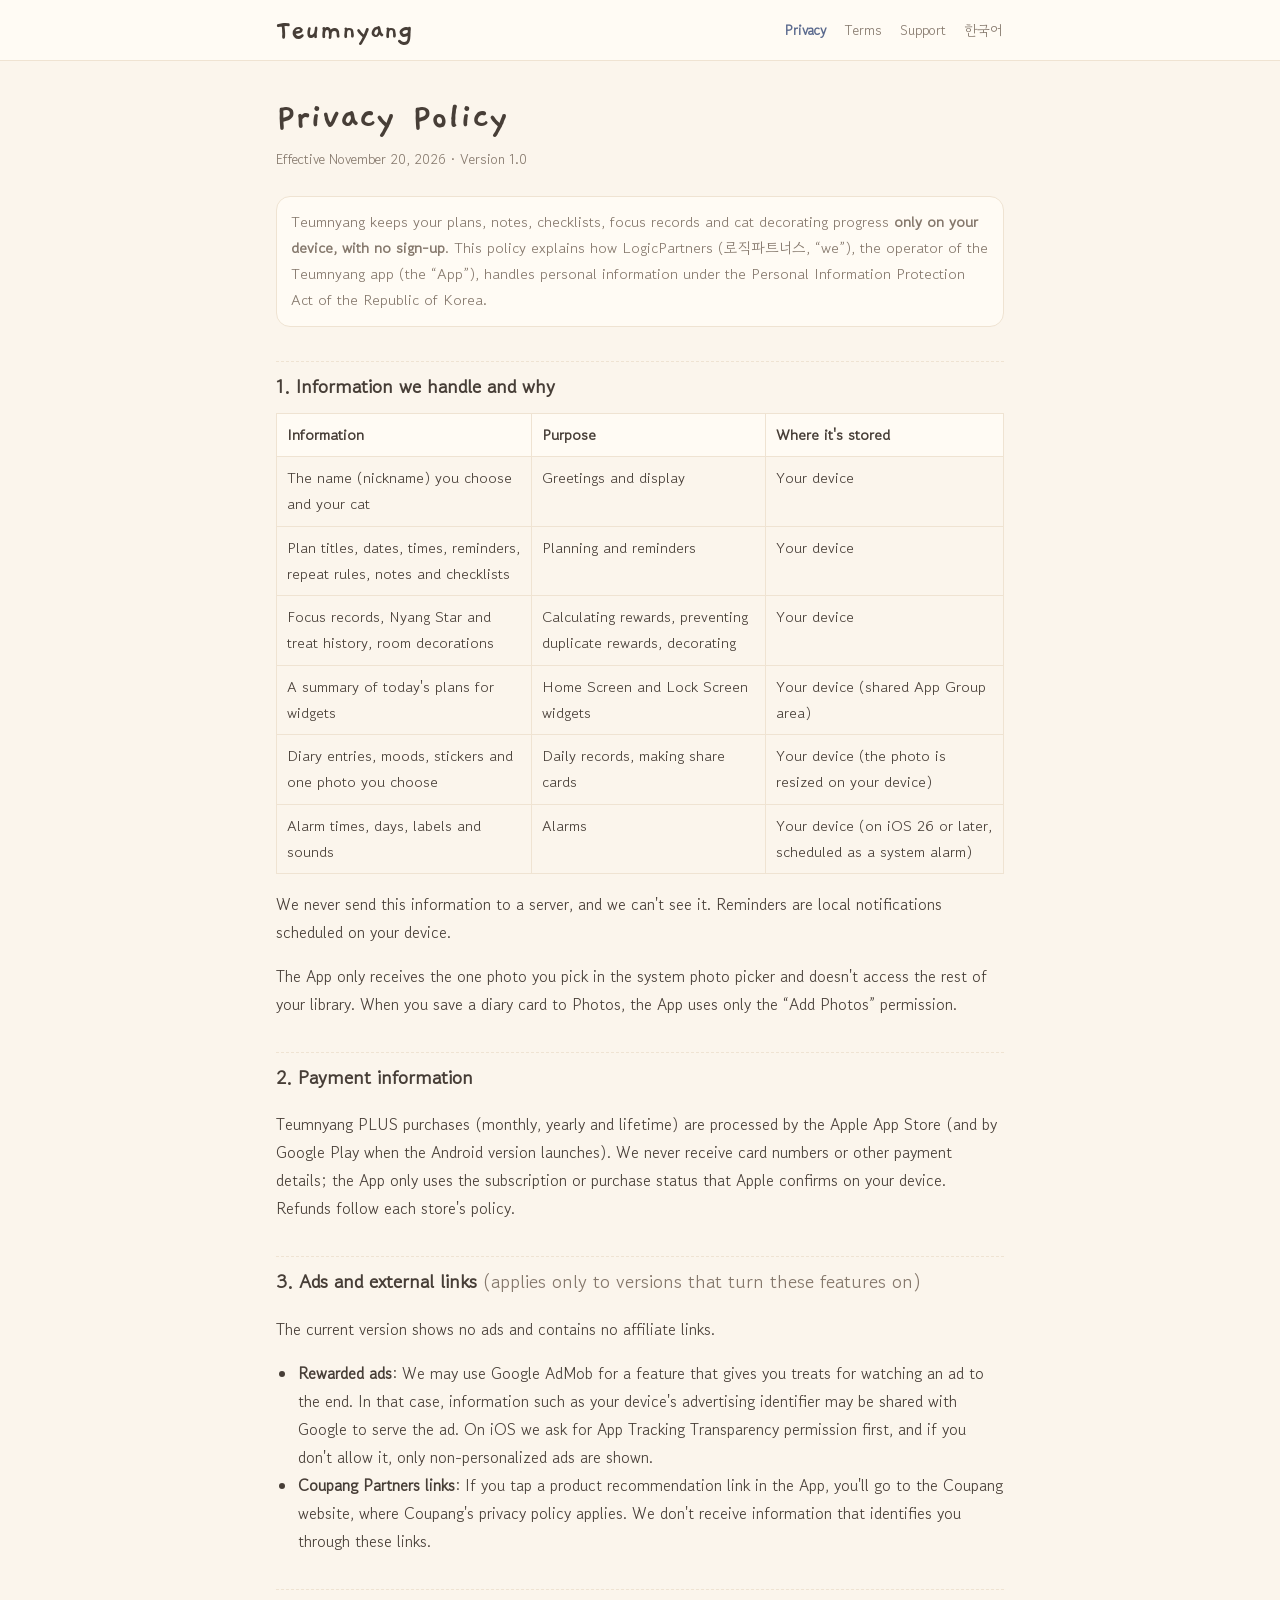
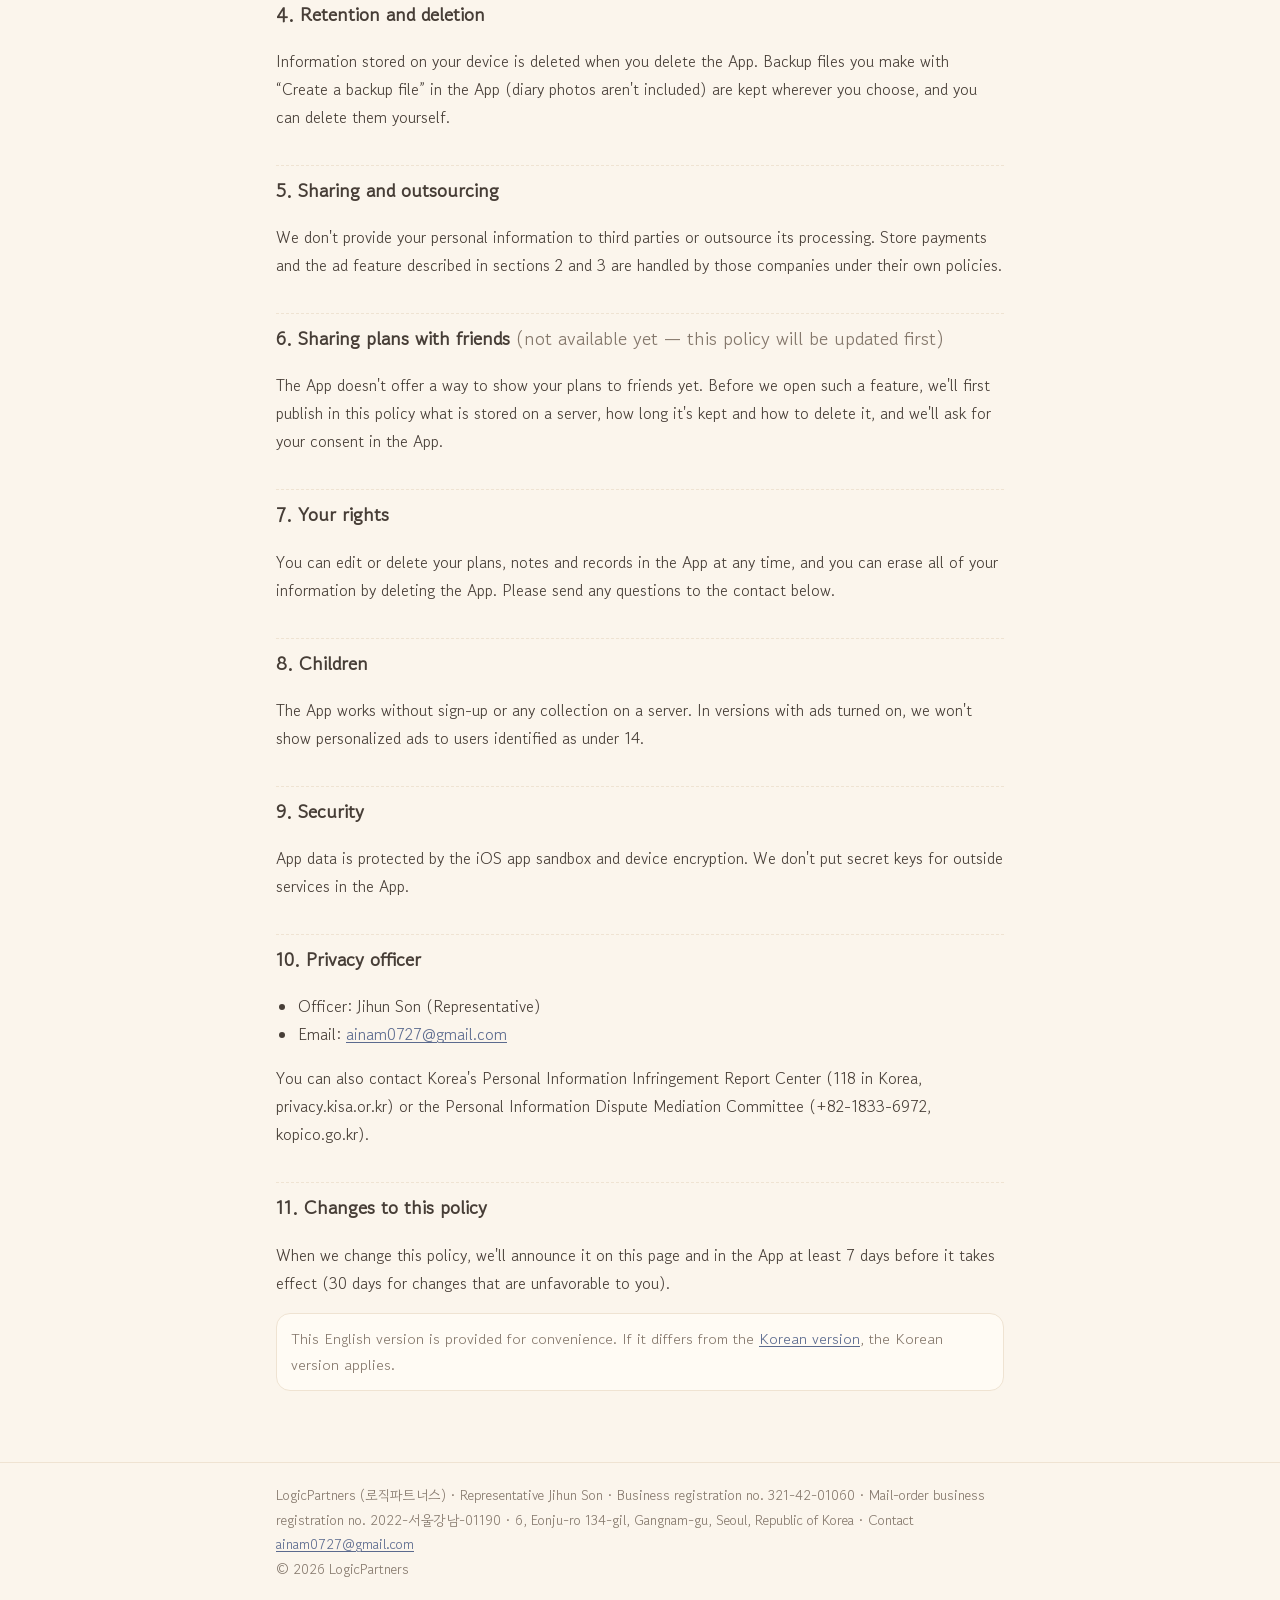
==== privacy-en.html @ 6aa2ccde "영어판 개인정보처리방침·이용약관·고객지원 추가, 한국어 문서와 홈페이지에 영어 링크 Co-Authored-By: Claude Opus 5.5 <noreply@anthropic.co" ====
<!doctype html>
<html lang="en">
<head>
<meta charset="utf-8">
<meta name="viewport" content="width=device-width, initial-scale=1">
<title>Teumnyang Privacy Policy</title>
<link rel="preconnect" href="https://fonts.googleapis.com">
<link rel="preconnect" href="https://fonts.gstatic.com" crossorigin>
<link rel="stylesheet" href="https://fonts.googleapis.com/css2?family=Gaegu:wght@400;700&family=Gowun+Dodum&display=swap">
<link rel="stylesheet" href="legal.css">
</head>
<body>
<header class="top">
  <div class="wrap">
    <a class="brand" href="index.html">Teumnyang</a>
    <nav class="legal-nav" aria-label="Documents">
      <a href="privacy-en.html" aria-current="page">Privacy</a>
      <a href="terms-en.html">Terms</a>
      <a href="support-en.html">Support</a>
      <a href="privacy.html" hreflang="ko" lang="ko">한국어</a>
    </nav>
  </div>
</header>
<main>
  <div class="wrap">
    <h1>Privacy Policy</h1>
    <p class="updated">Effective November 20, 2026 · Version 1.0</p>

    <p class="note">Teumnyang keeps your plans, notes, checklists, focus records and cat decorating progress <strong>only on your device, with no sign-up</strong>. This policy explains how LogicPartners (로직파트너스, “we”), the operator of the Teumnyang app (the “App”), handles personal information under the Personal Information Protection Act of the Republic of Korea.</p>

    <h2>1. Information we handle and why</h2>
    <table>
      <thead><tr><th>Information</th><th>Purpose</th><th>Where it's stored</th></tr></thead>
      <tbody>
        <tr><td>The name (nickname) you choose and your cat</td><td>Greetings and display</td><td>Your device</td></tr>
        <tr><td>Plan titles, dates, times, reminders, repeat rules, notes and checklists</td><td>Planning and reminders</td><td>Your device</td></tr>
        <tr><td>Focus records, Nyang Star and treat history, room decorations</td><td>Calculating rewards, preventing duplicate rewards, decorating</td><td>Your device</td></tr>
        <tr><td>A summary of today's plans for widgets</td><td>Home Screen and Lock Screen widgets</td><td>Your device (shared App Group area)</td></tr>
        <tr><td>Diary entries, moods, stickers and one photo you choose</td><td>Daily records, making share cards</td><td>Your device (the photo is resized on your device)</td></tr>
        <tr><td>Alarm times, days, labels and sounds</td><td>Alarms</td><td>Your device (on iOS 26 or later, scheduled as a system alarm)</td></tr>
      </tbody>
    </table>
    <p>We never send this information to a server, and we can't see it. Reminders are local notifications scheduled on your device.</p>
    <p>The App only receives the one photo you pick in the system photo picker and doesn't access the rest of your library. When you save a diary card to Photos, the App uses only the “Add Photos” permission.</p>

    <h2>2. Payment information</h2>
    <p>Teumnyang PLUS purchases (monthly, yearly and lifetime) are processed by the Apple App Store (and by Google Play when the Android version launches). We never receive card numbers or other payment details; the App only uses the subscription or purchase status that Apple confirms on your device. Refunds follow each store's policy.</p>

    <h2>3. Ads and external links <span style="font-weight:400;color:var(--ink-soft)">(applies only to versions that turn these features on)</span></h2>
    <p>The current version shows no ads and contains no affiliate links.</p>
    <ul>
      <li><strong>Rewarded ads</strong>: We may use Google AdMob for a feature that gives you treats for watching an ad to the end. In that case, information such as your device's advertising identifier may be shared with Google to serve the ad. On iOS we ask for App Tracking Transparency permission first, and if you don't allow it, only non-personalized ads are shown.</li>
      <li><strong>Coupang Partners links</strong>: If you tap a product recommendation link in the App, you'll go to the Coupang website, where Coupang's privacy policy applies. We don't receive information that identifies you through these links.</li>
    </ul>

    <h2>4. Retention and deletion</h2>
    <p>Information stored on your device is deleted when you delete the App. Backup files you make with “Create a backup file” in the App (diary photos aren't included) are kept wherever you choose, and you can delete them yourself.</p>

    <h2>5. Sharing and outsourcing</h2>
    <p>We don't provide your personal information to third parties or outsource its processing. Store payments and the ad feature described in sections 2 and 3 are handled by those companies under their own policies.</p>

    <h2>6. Sharing plans with friends <span style="font-weight:400;color:var(--ink-soft)">(not available yet — this policy will be updated first)</span></h2>
    <p>The App doesn't offer a way to show your plans to friends yet. Before we open such a feature, we'll first publish in this policy what is stored on a server, how long it's kept and how to delete it, and we'll ask for your consent in the App.</p>

    <h2>7. Your rights</h2>
    <p>You can edit or delete your plans, notes and records in the App at any time, and you can erase all of your information by deleting the App. Please send any questions to the contact below.</p>

    <h2>8. Children</h2>
    <p>The App works without sign-up or any collection on a server. In versions with ads turned on, we won't show personalized ads to users identified as under 14.</p>

    <h2>9. Security</h2>
    <p>App data is protected by the iOS app sandbox and device encryption. We don't put secret keys for outside services in the App.</p>

    <h2>10. Privacy officer</h2>
    <ul>
      <li>Officer: Jihun Son (Representative)</li>
      <li>Email: <a href="mailto:ainam0727@gmail.com">ainam0727@gmail.com</a></li>
    </ul>
    <p>You can also contact Korea's Personal Information Infringement Report Center (118 in Korea, privacy.kisa.or.kr) or the Personal Information Dispute Mediation Committee (+82-1833-6972, kopico.go.kr).</p>

    <h2>11. Changes to this policy</h2>
    <p>When we change this policy, we'll announce it on this page and in the App at least 7 days before it takes effect (30 days for changes that are unfavorable to you).</p>

    <p class="note">This English version is provided for convenience. If it differs from the <a href="privacy.html" hreflang="ko">Korean version</a>, the Korean version applies.</p>
  </div>
</main>
<footer><div class="wrap">LogicPartners (로직파트너스) · Representative Jihun Son · Business registration no. 321-42-01060 · Mail-order business registration no. 2022-서울강남-01190 · 6, Eonju-ro 134-gil, Gangnam-gu, Seoul, Republic of Korea · Contact <a href="mailto:ainam0727@gmail.com">ainam0727@gmail.com</a><br>© 2026 LogicPartners</div></footer>
</body>
</html>
---- legal.css ----
:root {
  --paper: #fbf5ec;
  --card: #fffbf4;
  --line: #efe3d2;
  --ink: #473e37;
  --ink-soft: #85786c;
  --navy: #5b6a8e;
  --todo: #fff1b8;
  --display: "Gaegu", "Nanum Pen Script", "Apple SD Gothic Neo", "Noto Sans KR", cursive;
  --body: "Gowun Dodum", "Apple SD Gothic Neo", "Noto Sans KR", "Malgun Gothic", system-ui, sans-serif;
}
@media (prefers-color-scheme: dark) {
  :root:not([data-theme="light"]) {
    --paper: #1e1a17; --card: #2a2420; --line: #3a322c; --ink: #f3e9dc; --ink-soft: #bcae9f; --navy: #9aa8cf; --todo: #5a4a12;
  }
}
:root[data-theme="dark"] {
  --paper: #1e1a17; --card: #2a2420; --line: #3a322c; --ink: #f3e9dc; --ink-soft: #bcae9f; --navy: #9aa8cf; --todo: #5a4a12;
}
* { box-sizing: border-box; }
html { -webkit-text-size-adjust: 100%; }
body {
  margin: 0;
  background: var(--paper);
  color: var(--ink);
  font-family: var(--body);
  font-size: 16px;
  line-height: 1.75;
}
.wrap { max-width: 760px; margin: 0 auto; padding: 0 16px; }
header.top {
  border-bottom: 1px solid var(--line);
  background: var(--card);
}
header.top .wrap { display: flex; align-items: center; justify-content: space-between; gap: 12px; min-height: 60px; }
.brand { font-family: var(--display); font-size: 30px; font-weight: 700; color: var(--ink); text-decoration: none; }
nav.legal-nav { display: flex; gap: 14px; flex-wrap: wrap; font-size: 14px; }
nav.legal-nav a { color: var(--ink-soft); text-decoration: none; padding: 10px 2px; }
nav.legal-nav a[aria-current="page"] { color: var(--navy); font-weight: 700; }
main { padding: 32px 0 56px; }
h1 { font-family: var(--display); font-size: 40px; line-height: 1.2; margin: 0 0 6px; }
.updated { color: var(--ink-soft); font-size: 14px; margin: 0 0 24px; }
h2 { font-size: 19px; margin: 34px 0 8px; padding-top: 8px; border-top: 1px dashed var(--line); }
h3 { font-size: 16px; margin: 18px 0 4px; }
p, li { color: var(--ink); }
ul, ol { padding-left: 22px; }
table { width: 100%; border-collapse: collapse; margin: 10px 0; font-size: 15px; display: block; overflow-x: auto; }
th, td { border: 1px solid var(--line); padding: 8px 10px; text-align: left; vertical-align: top; min-width: 120px; }
th { background: var(--card); }
.note { background: var(--card); border: 1px solid var(--line); border-radius: 14px; padding: 12px 14px; color: var(--ink-soft); font-size: 15px; }
mark.todo { background: var(--todo); color: inherit; padding: 0 4px; border-radius: 4px; }
a { color: var(--navy); }
footer { border-top: 1px solid var(--line); padding: 20px 0 40px; color: var(--ink-soft); font-size: 14px; }
@media (max-width: 480px) {
  h1 { font-size: 34px; }
  header.top .wrap { flex-wrap: wrap; padding-top: 8px; padding-bottom: 8px; }
}
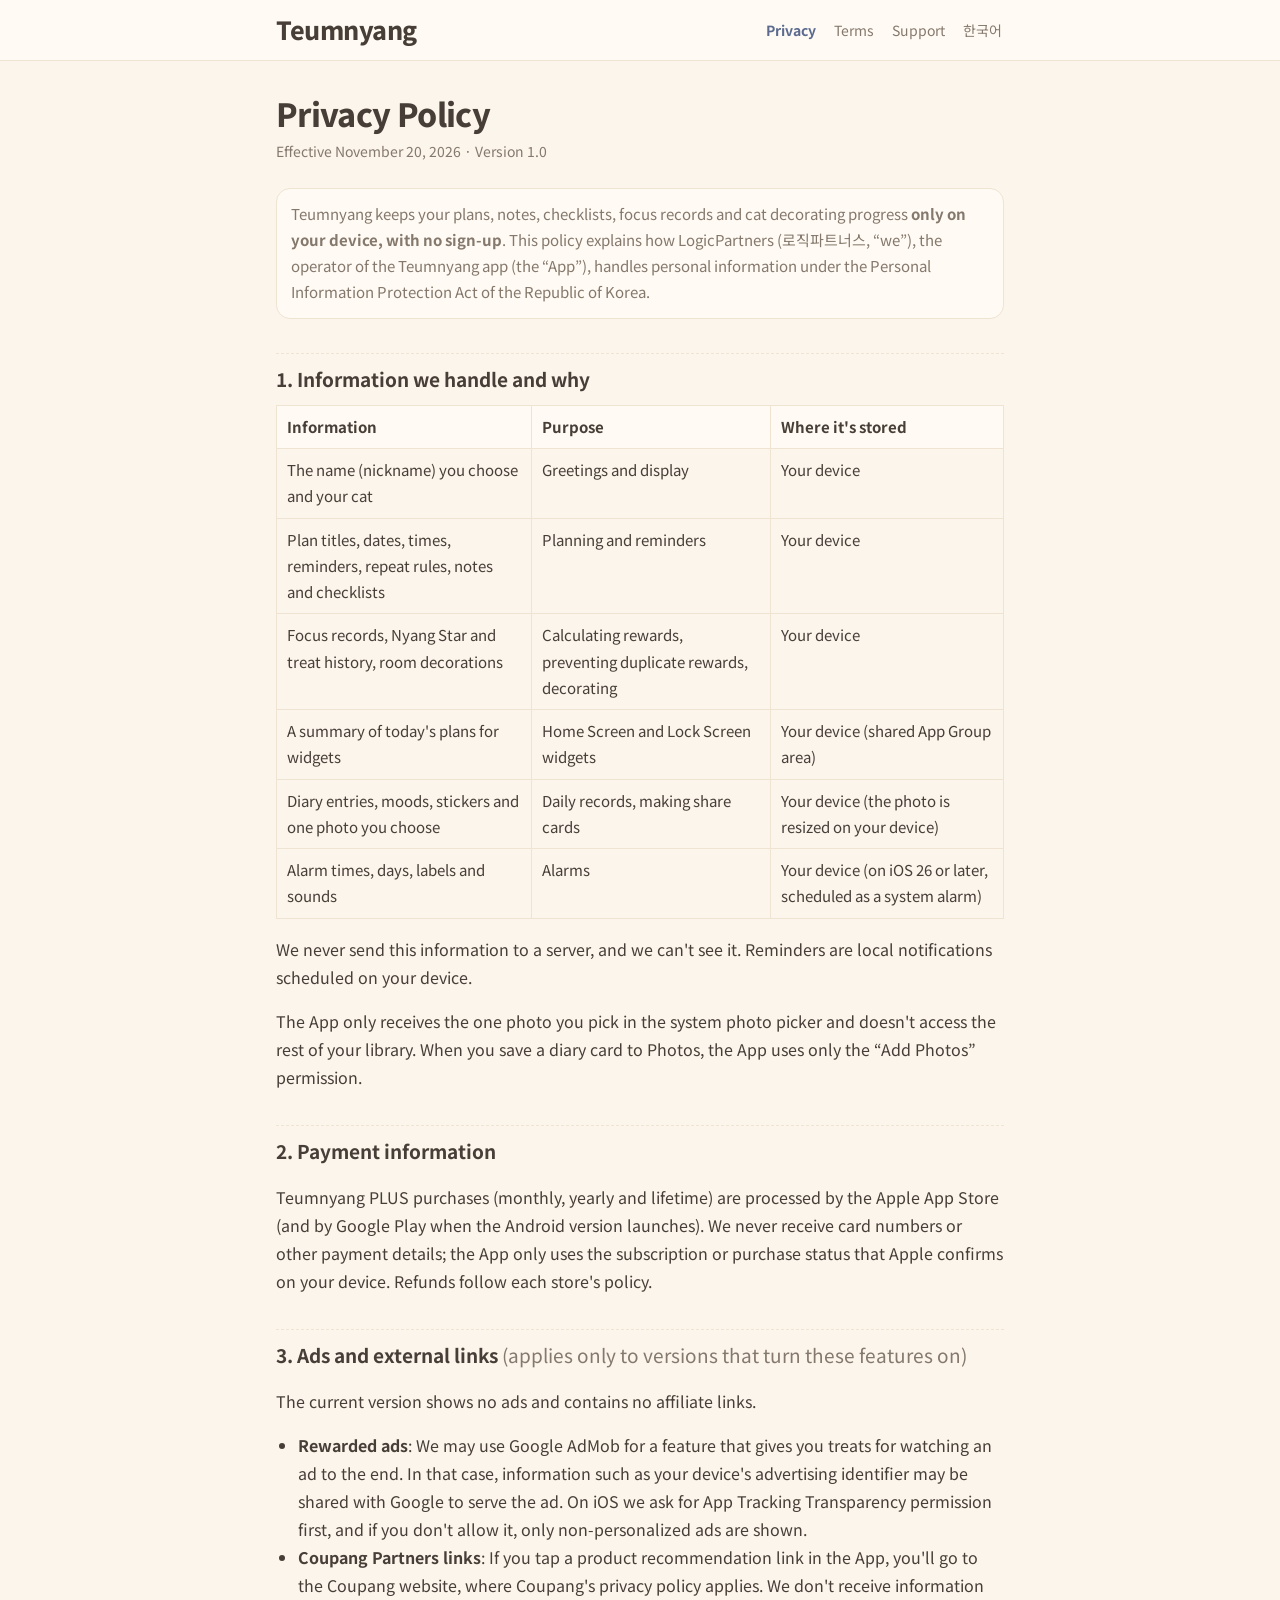
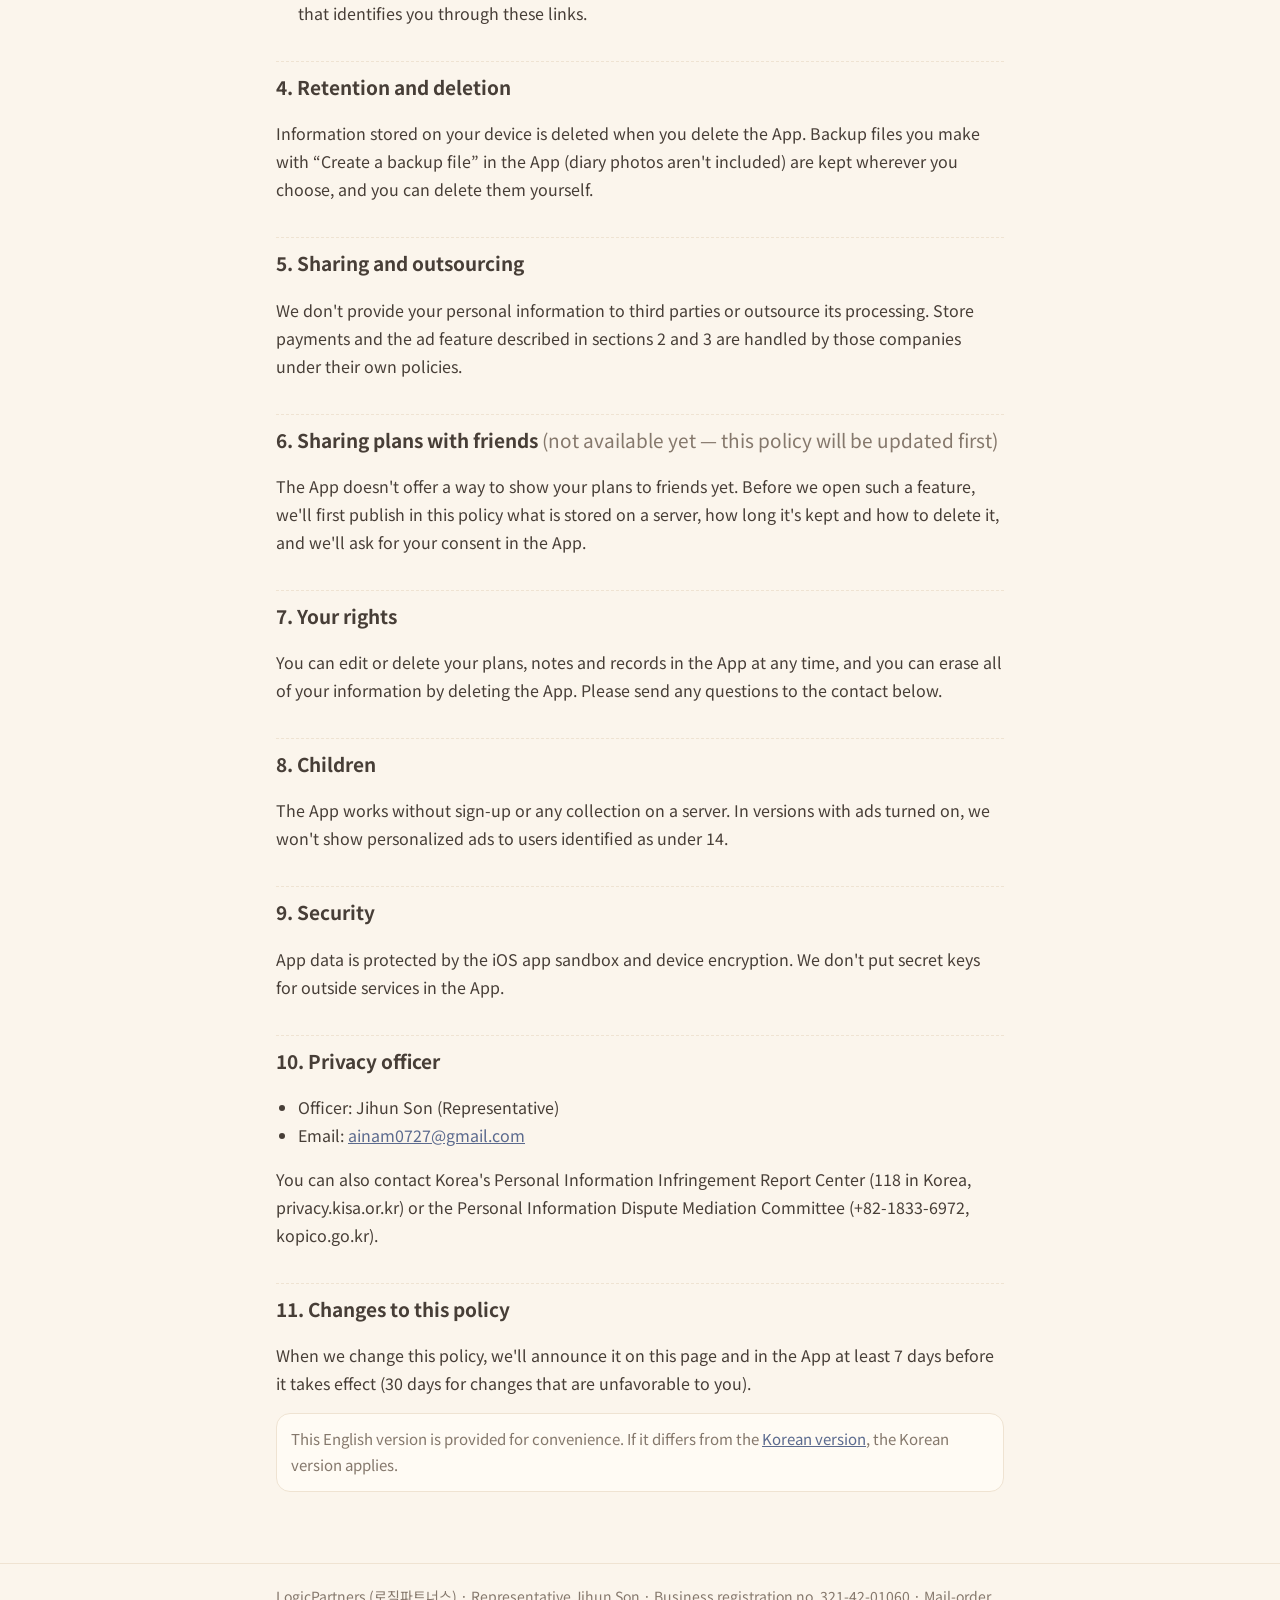
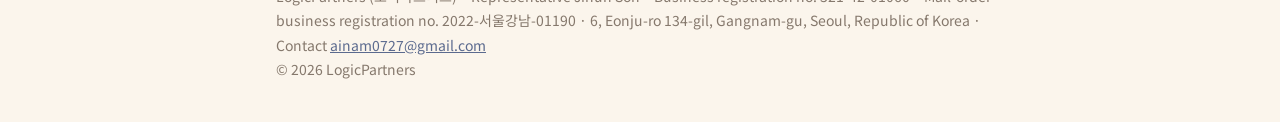
==== commit b05bf28d: "홈페이지: '오늘의 약속' → '꼭 해야 할 3가지', 고딕 서체(Noto Sans KR), 새 앱 화면·깔끔한 위젯 그림, 살아 움직이는 고양이 소개, 고객지원 FAQ(알람이 진" ====
--- a/privacy-en.html
+++ b/privacy-en.html
@@ -6,7 +6,7 @@
 <title>Teumnyang Privacy Policy</title>
 <link rel="preconnect" href="https://fonts.googleapis.com">
 <link rel="preconnect" href="https://fonts.gstatic.com" crossorigin>
-<link rel="stylesheet" href="https://fonts.googleapis.com/css2?family=Gaegu:wght@400;700&family=Gowun+Dodum&display=swap">
+<link rel="stylesheet" href="https://fonts.googleapis.com/css2?family=Noto+Sans+KR:wght@400;500;700;800&display=swap">
 <link rel="stylesheet" href="legal.css">
 </head>
 <body>
--- a/legal.css
+++ b/legal.css
@@ -6,8 +6,8 @@
   --ink-soft: #85786c;
   --navy: #5b6a8e;
   --todo: #fff1b8;
-  --display: "Gaegu", "Nanum Pen Script", "Apple SD Gothic Neo", "Noto Sans KR", cursive;
-  --body: "Gowun Dodum", "Apple SD Gothic Neo", "Noto Sans KR", "Malgun Gothic", system-ui, sans-serif;
+  --display: "Noto Sans KR", "Apple SD Gothic Neo", "Malgun Gothic", system-ui, sans-serif;
+  --body: "Noto Sans KR", "Apple SD Gothic Neo", "Malgun Gothic", system-ui, sans-serif;
 }
 @media (prefers-color-scheme: dark) {
   :root:not([data-theme="light"]) {
@@ -33,12 +33,12 @@
   background: var(--card);
 }
 header.top .wrap { display: flex; align-items: center; justify-content: space-between; gap: 12px; min-height: 60px; }
-.brand { font-family: var(--display); font-size: 30px; font-weight: 700; color: var(--ink); text-decoration: none; }
+.brand { font-family: var(--display); font-size: 25px; font-weight: 800; letter-spacing: -0.02em; color: var(--ink); text-decoration: none; }
 nav.legal-nav { display: flex; gap: 14px; flex-wrap: wrap; font-size: 14px; }
 nav.legal-nav a { color: var(--ink-soft); text-decoration: none; padding: 10px 2px; }
 nav.legal-nav a[aria-current="page"] { color: var(--navy); font-weight: 700; }
 main { padding: 32px 0 56px; }
-h1 { font-family: var(--display); font-size: 40px; line-height: 1.2; margin: 0 0 6px; }
+h1 { font-family: var(--display); font-size: 32px; font-weight: 800; letter-spacing: -0.02em; line-height: 1.25; margin: 0 0 6px; }
 .updated { color: var(--ink-soft); font-size: 14px; margin: 0 0 24px; }
 h2 { font-size: 19px; margin: 34px 0 8px; padding-top: 8px; border-top: 1px dashed var(--line); }
 h3 { font-size: 16px; margin: 18px 0 4px; }
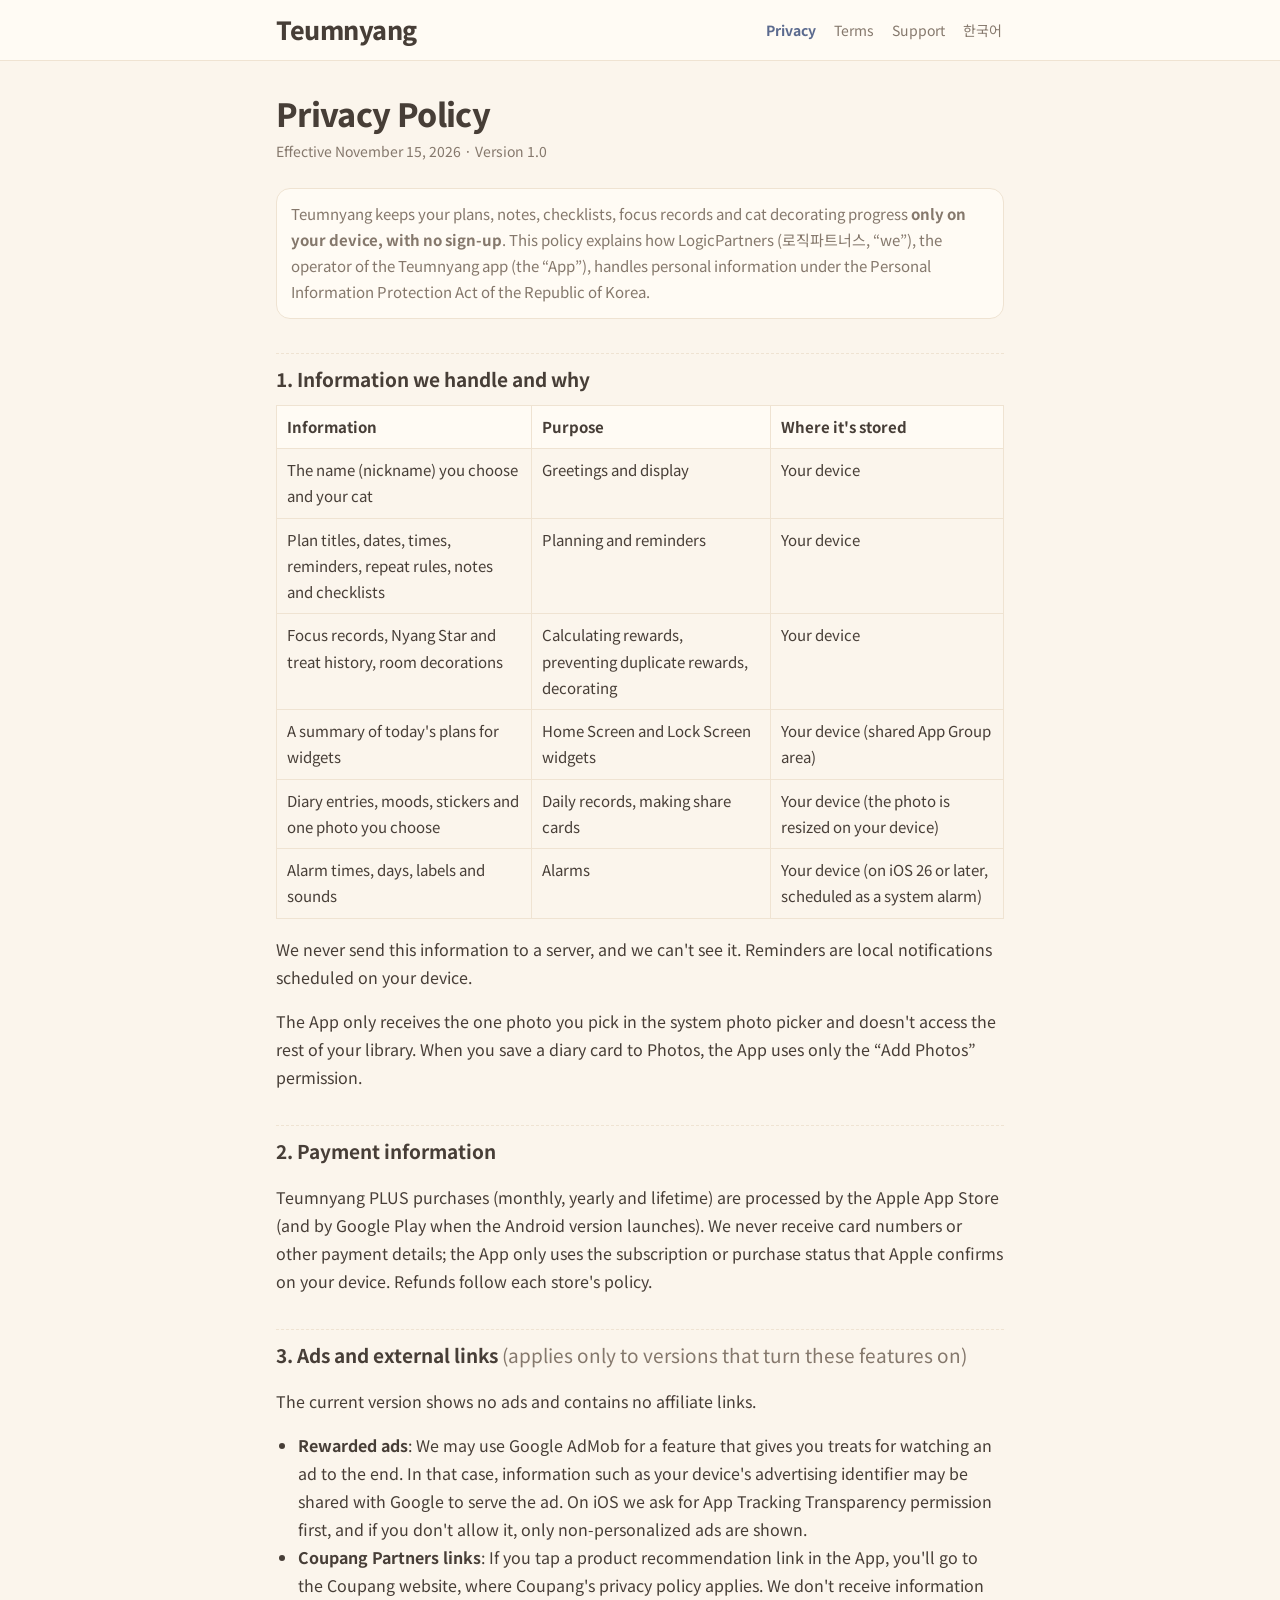
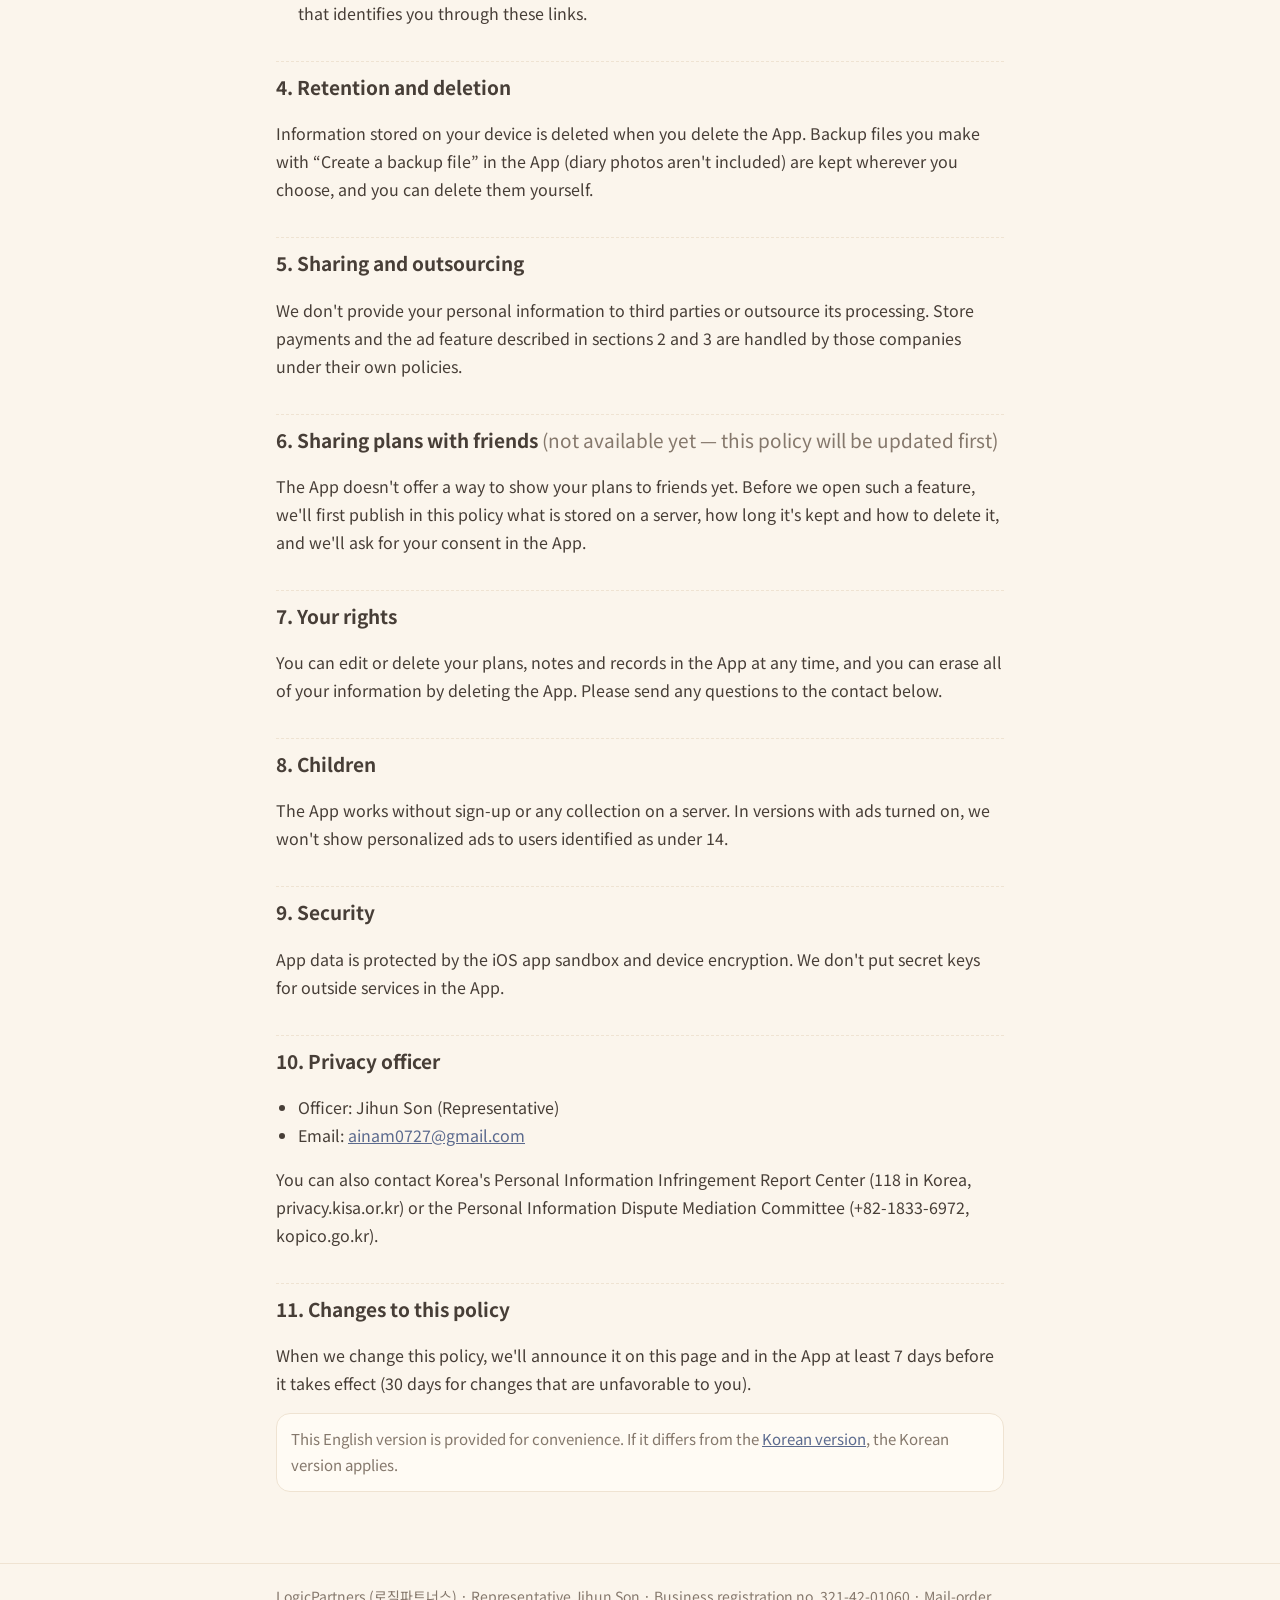
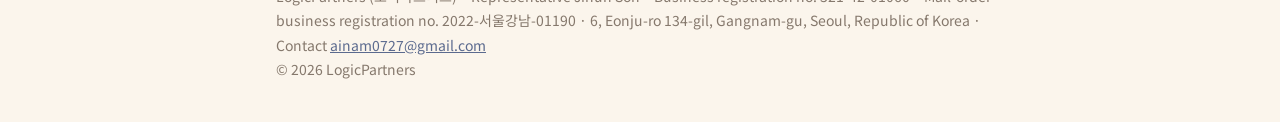
==== commit 23c608c5: "약관·개인정보처리방침 시행일을 2026년 11월 15일로 (1.0.1 심사 제출 후 승인되면 바로 출시) Co-Authored-By: Claude Opus 5.5 <noreply@" ====
--- a/privacy-en.html
+++ b/privacy-en.html
@@ -24,7 +24,7 @@
 <main>
   <div class="wrap">
     <h1>Privacy Policy</h1>
-    <p class="updated">Effective November 20, 2026 · Version 1.0</p>
+    <p class="updated">Effective November 15, 2026 · Version 1.0</p>
 
     <p class="note">Teumnyang keeps your plans, notes, checklists, focus records and cat decorating progress <strong>only on your device, with no sign-up</strong>. This policy explains how LogicPartners (로직파트너스, “we”), the operator of the Teumnyang app (the “App”), handles personal information under the Personal Information Protection Act of the Republic of Korea.</p>
 
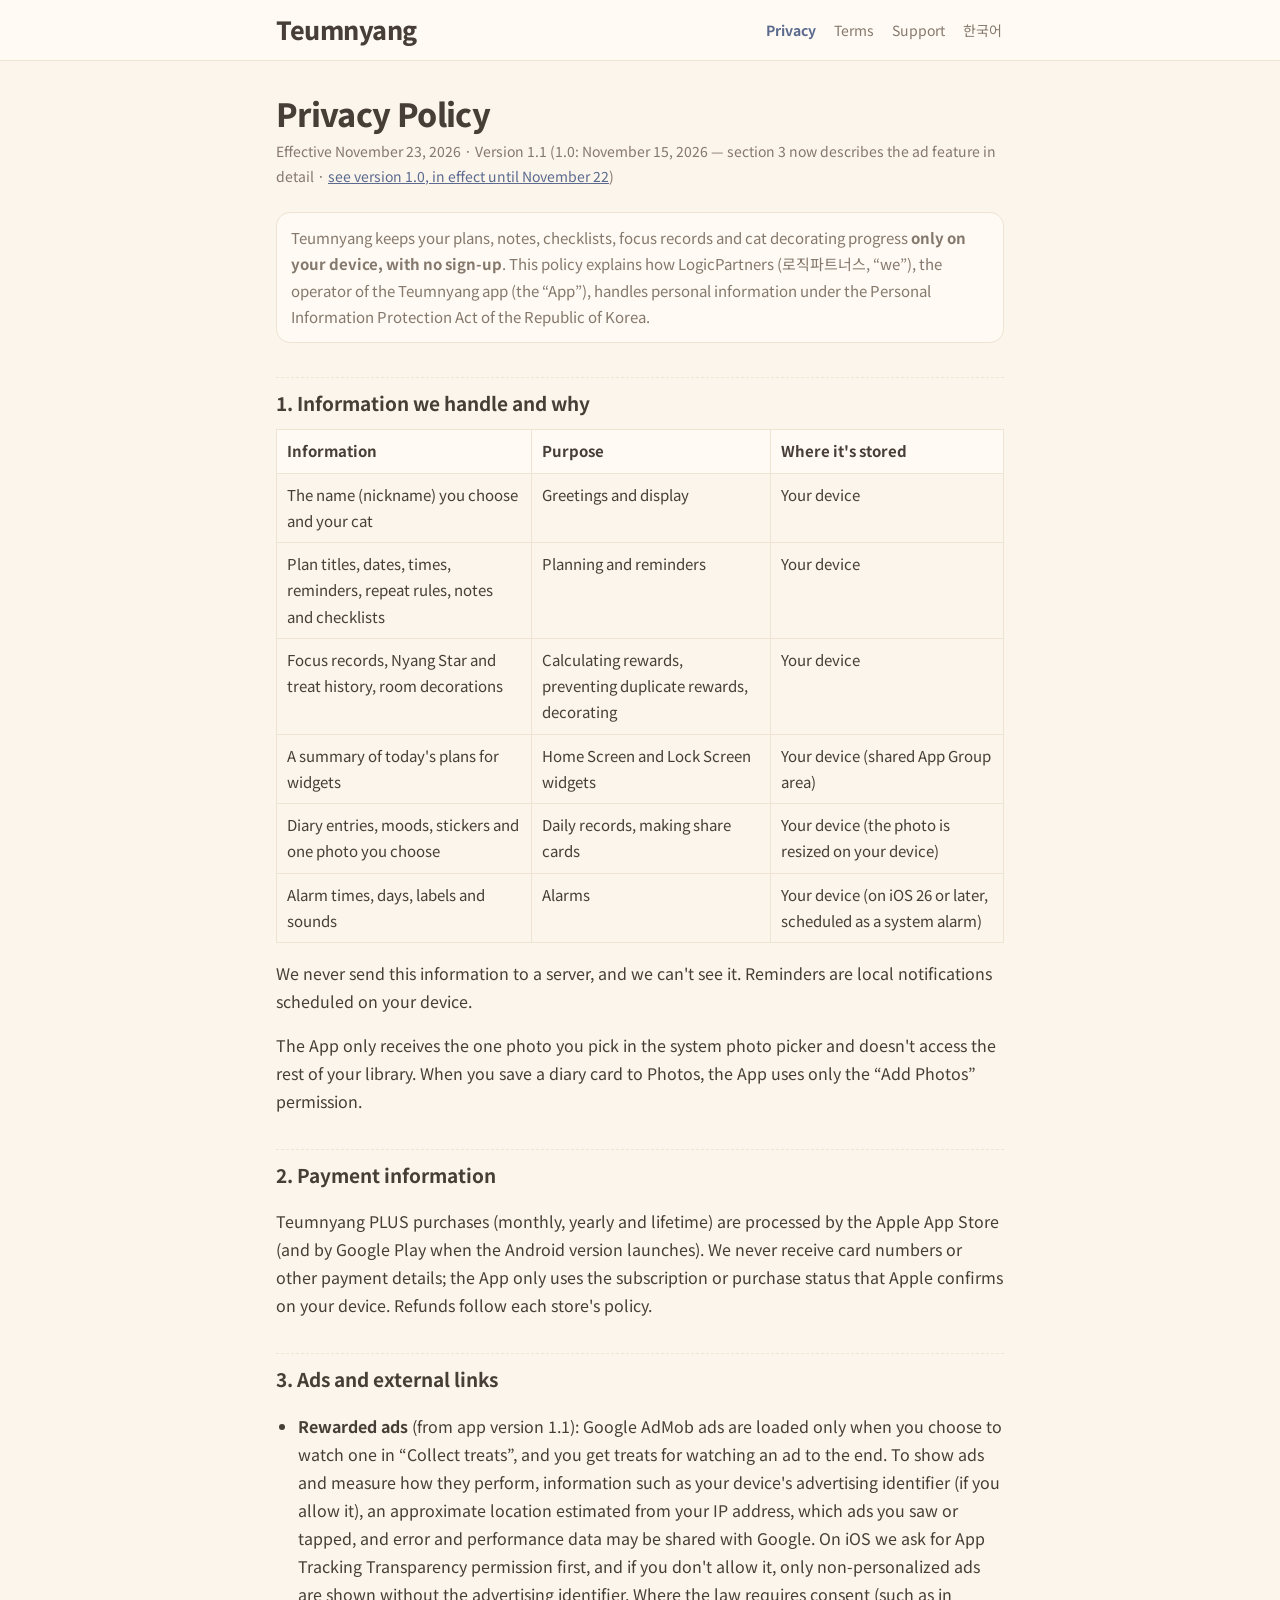
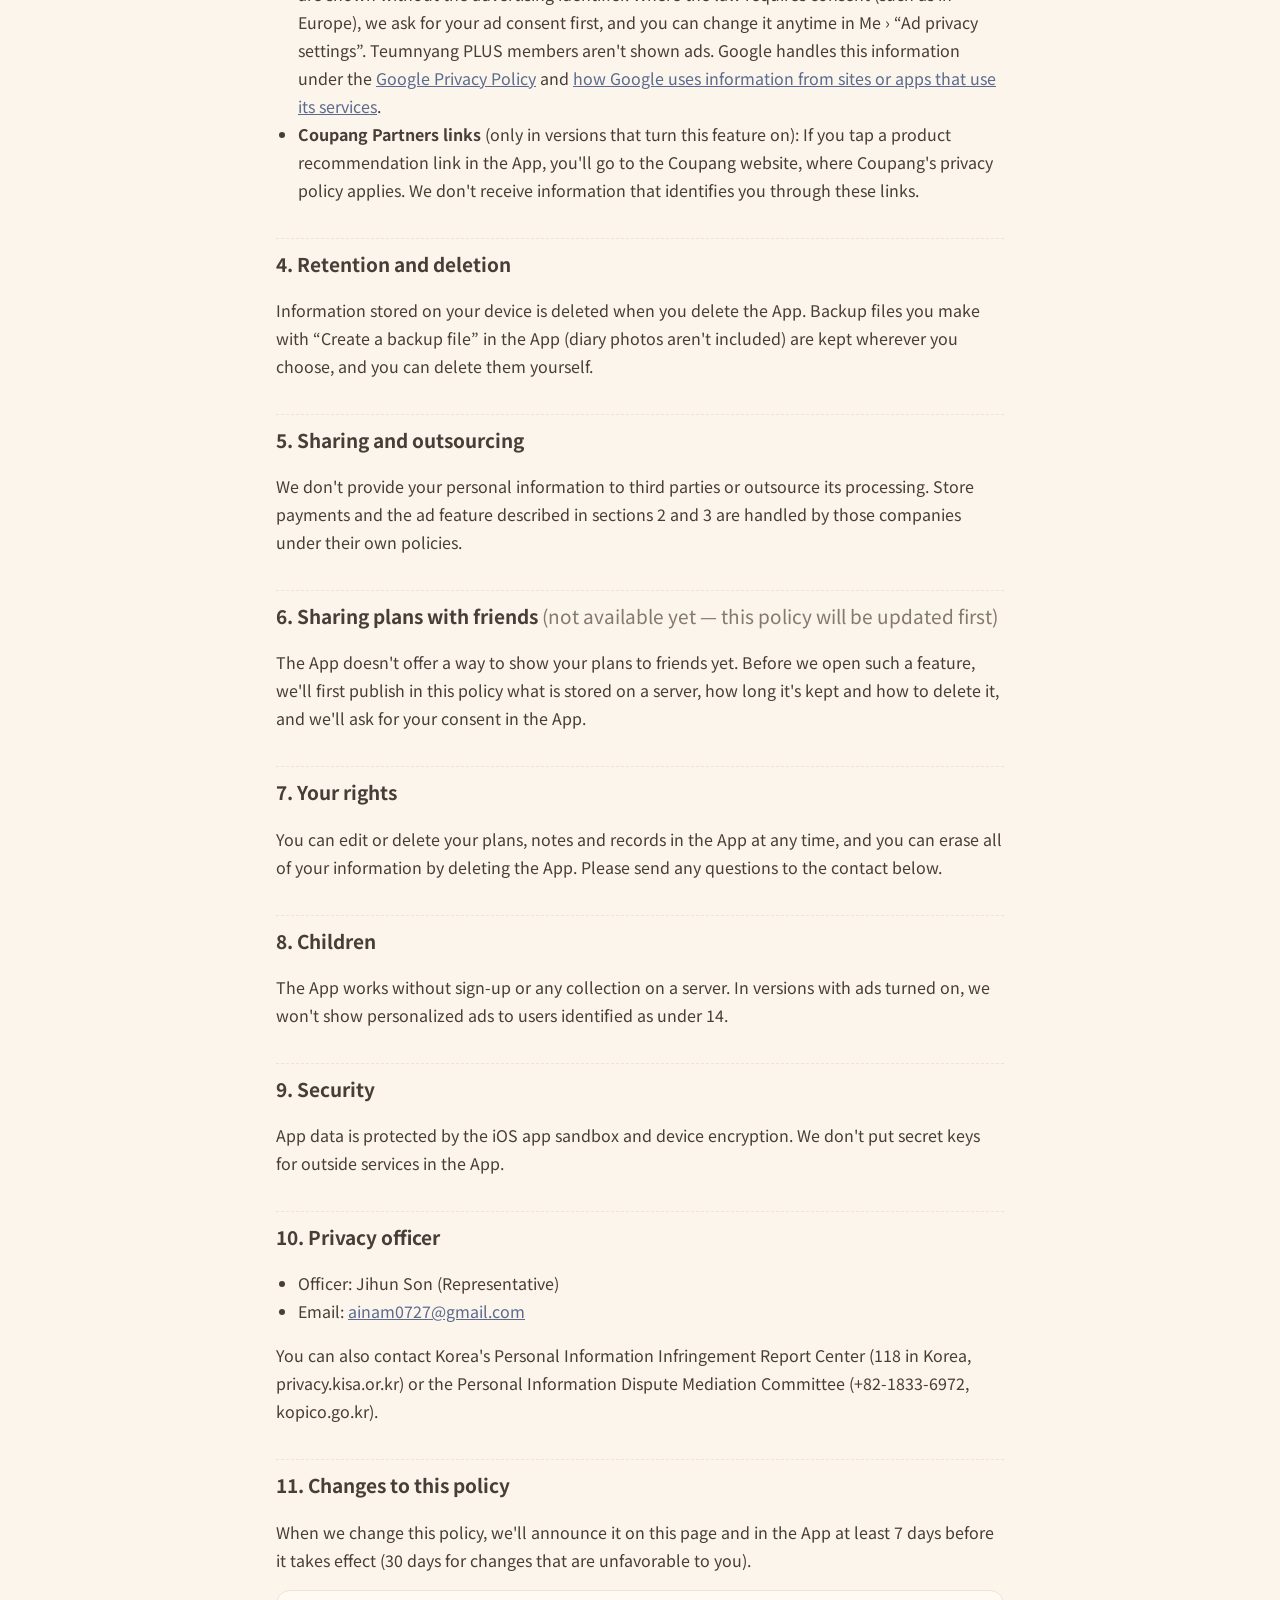
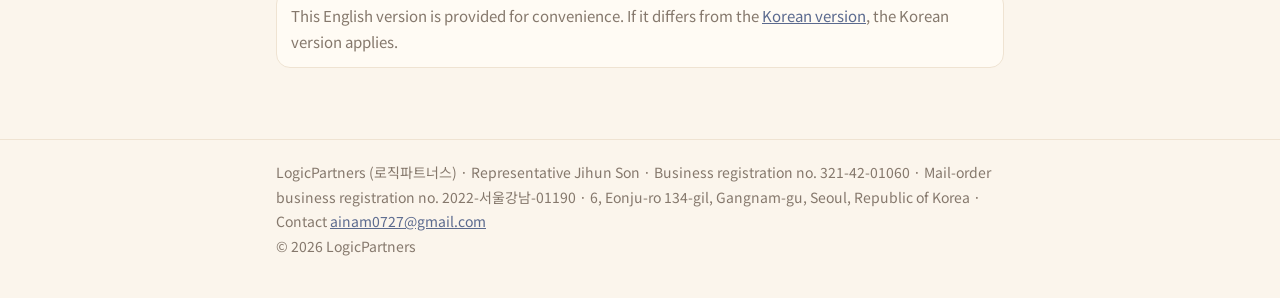
==== commit fddb02c4: "개인정보처리방침 1.1 공개(시행 2026년 11월 23일, 3항 광고 설명을 실제 동작에 맞춰 자세히) — 그때까지 적용되는 1.0은 privacy-1.0.html·privacy" ====
--- a/privacy-en.html
+++ b/privacy-en.html
@@ -24,7 +24,7 @@
 <main>
   <div class="wrap">
     <h1>Privacy Policy</h1>
-    <p class="updated">Effective November 15, 2026 · Version 1.0</p>
+    <p class="updated">Effective November 23, 2026 · Version 1.1 (1.0: November 15, 2026 — section 3 now describes the ad feature in detail · <a href="https://www3175com-jpg.github.io/teumnyang-site/privacy-en-1.0.html">see version 1.0, in effect until November 22</a>)</p>
 
     <p class="note">Teumnyang keeps your plans, notes, checklists, focus records and cat decorating progress <strong>only on your device, with no sign-up</strong>. This policy explains how LogicPartners (로직파트너스, “we”), the operator of the Teumnyang app (the “App”), handles personal information under the Personal Information Protection Act of the Republic of Korea.</p>
 
@@ -46,11 +46,10 @@
     <h2>2. Payment information</h2>
     <p>Teumnyang PLUS purchases (monthly, yearly and lifetime) are processed by the Apple App Store (and by Google Play when the Android version launches). We never receive card numbers or other payment details; the App only uses the subscription or purchase status that Apple confirms on your device. Refunds follow each store's policy.</p>
 
-    <h2>3. Ads and external links <span style="font-weight:400;color:var(--ink-soft)">(applies only to versions that turn these features on)</span></h2>
-    <p>The current version shows no ads and contains no affiliate links.</p>
+    <h2>3. Ads and external links</h2>
     <ul>
-      <li><strong>Rewarded ads</strong>: We may use Google AdMob for a feature that gives you treats for watching an ad to the end. In that case, information such as your device's advertising identifier may be shared with Google to serve the ad. On iOS we ask for App Tracking Transparency permission first, and if you don't allow it, only non-personalized ads are shown.</li>
-      <li><strong>Coupang Partners links</strong>: If you tap a product recommendation link in the App, you'll go to the Coupang website, where Coupang's privacy policy applies. We don't receive information that identifies you through these links.</li>
+      <li><strong>Rewarded ads</strong> (from app version 1.1): Google AdMob ads are loaded only when you choose to watch one in “Collect treats”, and you get treats for watching an ad to the end. To show ads and measure how they perform, information such as your device's advertising identifier (if you allow it), an approximate location estimated from your IP address, which ads you saw or tapped, and error and performance data may be shared with Google. On iOS we ask for App Tracking Transparency permission first, and if you don't allow it, only non-personalized ads are shown without the advertising identifier. Where the law requires consent (such as in Europe), we ask for your ad consent first, and you can change it anytime in Me › “Ad privacy settings”. Teumnyang PLUS members aren't shown ads. Google handles this information under the <a href="https://policies.google.com/privacy">Google Privacy Policy</a> and <a href="https://policies.google.com/technologies/partner-sites">how Google uses information from sites or apps that use its services</a>.</li>
+      <li><strong>Coupang Partners links</strong> (only in versions that turn this feature on): If you tap a product recommendation link in the App, you'll go to the Coupang website, where Coupang's privacy policy applies. We don't receive information that identifies you through these links.</li>
     </ul>
 
     <h2>4. Retention and deletion</h2>
